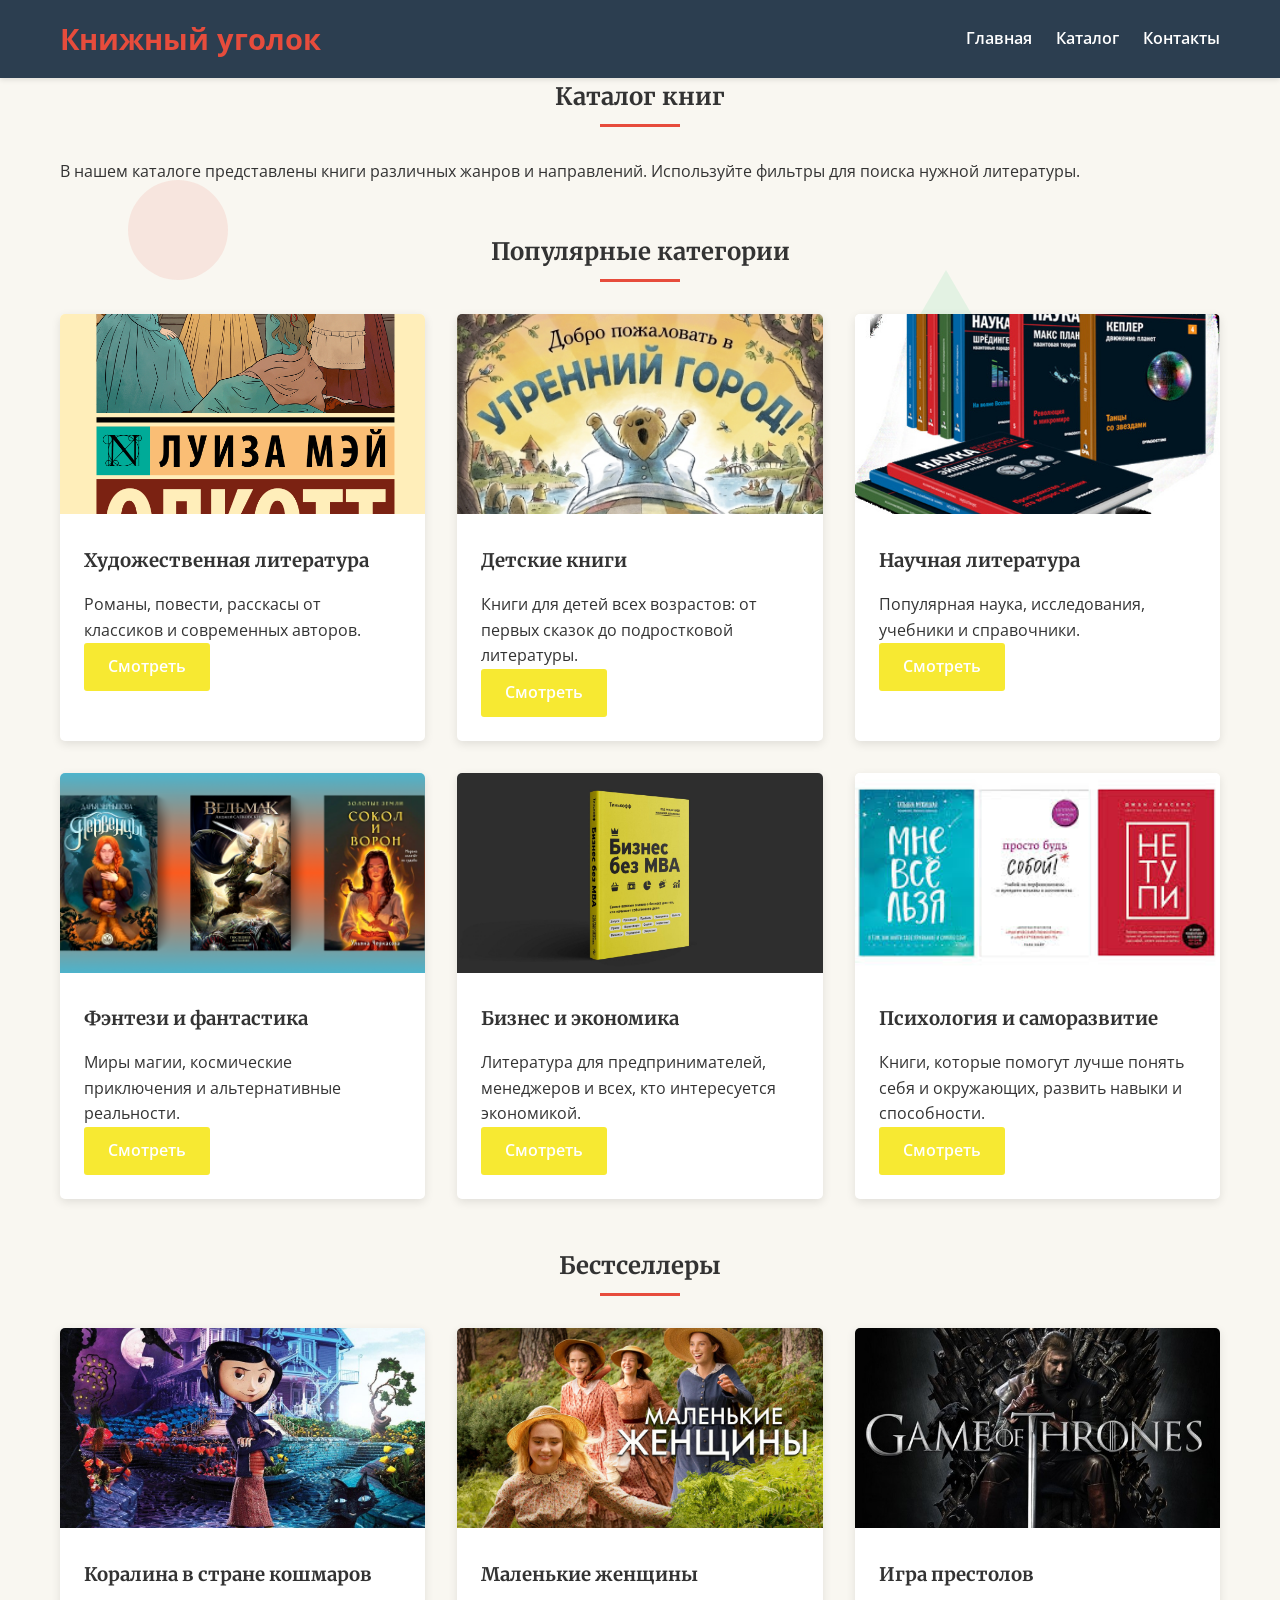
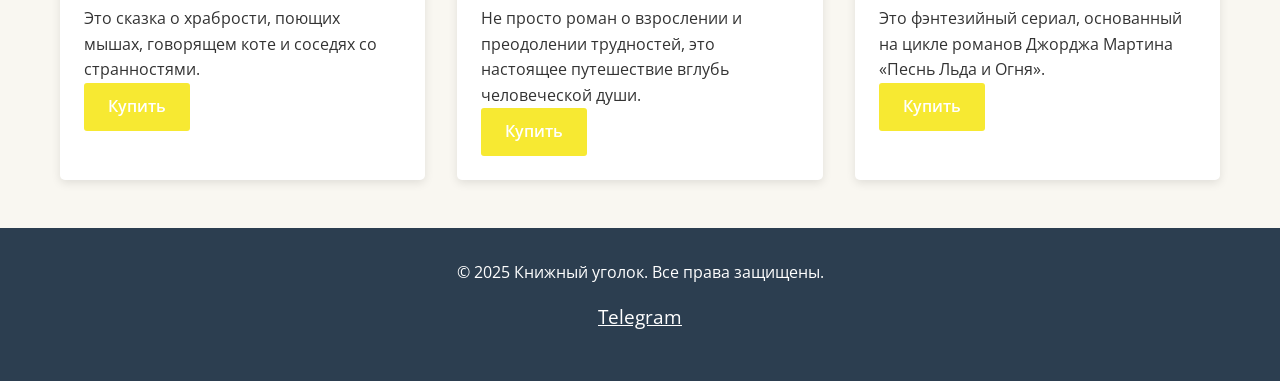
==== pages/index2.html @ 6e352635 "Add files via upload" ====
<!DOCTYPE html>
<html lang="ru">
<head>
    <meta charset="UTF-8">
    <meta name="viewport" content="width=device-width, initial-scale=1.0">
    <title>Книжный магазин - Каталог</title>
    <link href="https://fonts.googleapis.com/css2?family=Merriweather:wght@300;400;700&family=Open+Sans:wght@300;400;600&display=swap" rel="stylesheet">
    <link href="../css/style.css" rel="stylesheet">
</head>
<body>
    <!-- Анимированные фигуры -->
    <div class="floating-shapes">
        <div class="shape shape-circle"></div>
        <div class="shape shape-square"></div>
        <div class="shape shape-triangle"></div>
    </div>

    <header>
        <div class="container">
            <div class="header-content">
                <div class="logo">Книжный уголок</div>
                <nav>
                    <ul>
                        <li><a href="../index1.html" class="nav-link">Главная</a></li>
                        <li><a href="index2.html" class="nav-link">Каталог</a></li>
                        <li><a href="index3.html" class="nav-link">Контакты</a></li>
                    </ul>
                </nav>
            </div>
        </div>
    </header>

    <main class="container">
        <section class="page active fade-in">
            <div class="section">
                <h1 class="section-title">Каталог книг</h1>
                <p>В нашем каталоге представлены книги различных жанров и направлений. Используйте фильтры для поиска нужной литературы.</p>
            </div>
            
            <div class="section">
                <h2 class="section-title">Популярные категории</h2>
                <div class="cards">
                    <div class="card">
                        <img src="../images/malenkiejen.jpg" alt="Художественная литература" class="card-img">
                        <div class="card-content">
                            <h3>Художественная литература</h3>
                            <p>Романы, повести, расскасы от классиков и современных авторов.</p>
                            <a href="#" class="btn">Смотреть</a>
                        </div>
                    </div>
                    <div class="card">
                        <img src="../images/detskieknigi.jpg" alt="Детские книги" class="card-img">
                        <div class="card-content">
                            <h3>Детские книги</h3>
                            <p>Книги для детей всех возрастов: от первых сказок до подростковой литературы.</p>
                            <a href="#" class="btn">Смотреть</a>
                        </div>
                    </div>
                    <div class="card">
                        <img src="../images/nauchnayalit.jpg" alt="Научная литература" class="card-img">
                        <div class="card-content">
                            <h3>Научная литература</h3>
                            <p>Популярная наука, исследования, учебники и справочники.</p>
                            <a href="#" class="btn">Смотреть</a>
                        </div>
                    </div>
                    <div class="card">
                        <img src="../images/fantasybook.png" alt="Фэнтези и фантастика" class="card-img">
                        <div class="card-content">
                            <h3>Фэнтези и фантастика</h3>
                            <p>Миры магии, космические приключения и альтернативные реальности.</p>
                            <a href="#" class="btn">Смотреть</a>
                        </div>
                    </div>
                    <div class="card">
                        <img src="../images/biznes.jpg" alt="Бизнес и экономика" class="card-img">
                        <div class="card-content">
                            <h3>Бизнес и экономика</h3>
                            <p>Литература для предпринимателей, менеджеров и всех, кто интересуется экономикой.</p>
                            <a href="#" class="btn">Смотреть</a>
                        </div>
                    </div>
                    <div class="card">
                        <img src="../images/samorazv.jfif" alt="Психология и саморазвитие" class="card-img">
                        <div class="card-content">
                            <h3>Психология и саморазвитие</h3>
                            <p>Книги, которые помогут лучше понять себя и окружающих, развить навыки и способности.</p>
                            <a href="#" class="btn">Смотреть</a>
                        </div>
                    </div>
                </div>
            </div>
            
            <div class="section">
                <h2 class="section-title">Бестселлеры</h2>
                <div class="cards">
                    <div class="card">
                        <img src="../images/coraline.jpg" alt="Бестселлер 1" class="card-img">
                        <div class="card-content">
                            <h3>Коралина в стране кошмаров</h3>
                            <p>Это сказка о храбрости, поющих мышах, говорящем коте и соседях со странностями.</p>
                            <a href="#" class="btn">Купить</a>
                        </div>
                    </div>
                    <div class="card">
                        <img src="../images/smallwomen.jfif" alt="Бестселлер 2" class="card-img">
                        <div class="card-content">
                            <h3>Маленькие женщины</h3>
                            <p>Не просто роман о взрослении и преодолении трудностей, это настоящее путешествие вглубь человеческой души.</p>
                            <a href="#" class="btn">Купить</a>
                        </div>
                    </div>
                    <div class="card">
                        <img src="../images/gameofthrones.jpg" alt="Бестселлер 3" class="card-img">
                        <div class="card-content">
                            <h3>Игра престолов</h3>
                            <p>Это фэнтезийный сериал, основанный на цикле романов Джорджа Мартина «Песнь Льда и Огня».</p>
                            <a href="#" class="btn">Купить</a>
                        </div>
                    </div>
                </div>
            </div>
        </section>
    </main>

    <footer>
        <div class="container">
            <div class="footer-content">
                <p>&copy; 2025 Книжный уголок. Все права защищены.</p>
                <div class="social-links">
                    <a href="#">Telegram</a>
                </div>
            </div>
        </div>
    </footer>
</body>
</html>
---- css/style.css ----
* {
    margin: 0;
    padding: 0;
    box-sizing: border-box;
}

body {
    font-family: 'Open Sans', sans-serif;
    line-height: 1.6;
    color: #333;
    background-color: #f9f7f1;
    position: relative;
    overflow-x: hidden;
}

/* Анимированные фигуры на фоне */
.floating-shapes {
    position: fixed;
    top: 0;
    left: 0;
    width: 100%;
    height: 100%;
    z-index: -1;
    pointer-events: none;
}

.shape {
    position: absolute;
    opacity: 0.1;
    animation: float 15s infinite linear;
}

.shape-circle {
    width: 100px;
    height: 100px;
    border-radius: 50%;
    background: #e74c3c;
    top: 20%;
    left: 10%;
    animation-delay: 0s;
}

.shape-square {
    width: 80px;
    height: 80px;
    background: #3498db;
    top: 60%;
    left: 80%;
    animation-delay: -5s;
}

.shape-triangle {
    width: 0;
    height: 0;
    border-left: 50px solid transparent;
    border-right: 50px solid transparent;
    border-bottom: 86.6px solid #2ecc71;
    top: 30%;
    left: 70%;
    animation-delay: -10s;
}

@keyframes float {
    0% {
        transform: translateY(0) rotate(0deg);
    }
    25% {
        transform: translateY(-20px) rotate(90deg);
    }
    50% {
        transform: translateY(0) rotate(180deg);
    }
    75% {
        transform: translateY(20px) rotate(270deg);
    }
    100% {
        transform: translateY(0) rotate(360deg);
    }
}

h1, h2, h3 {
    font-family: 'Merriweather', serif;
    margin-bottom: 1rem;
}

.container {
    max-width: 1200px;
    margin: 0 auto;
    padding: 0 20px;
}

/* Шапка */
header {
    background-color: #2c3e50;
    color: white;
    padding: 1rem 0;
    box-shadow: 0 2px 5px rgba(0,0,0,0.1);
    position: relative;
    z-index: 1;
}

.header-content {
    display: flex;
    justify-content: space-between;
    align-items: center;
}

.logo {
    font-size: 1.8rem;
    font-weight: 700;
    color: #e74c3c;
}

nav ul {
    display: flex;
    list-style: none;
}

nav li {
    margin-left: 1.5rem;
}

nav a {
    color: white;
    text-decoration: none;
    font-weight: 600;
    transition: color 0.3s;
}

nav a:hover {
    color: #e74c3c;
}

/* Основной контент */
main {
    padding: 2rem 0;
    min-height: calc(100vh - 200px);
    position: relative;
    z-index: 1;
}

/* Секции */
.section {
    margin-bottom: 3rem;
}

.section-title {
    text-align: center;
    margin-bottom: 2rem;
    position: relative;
}

.section-title::after {
    content: '';
    display: block;
    width: 80px;
    height: 3px;
    background-color: #e74c3c;
    margin: 0.5rem auto;
}

/* Карточки */
.cards {
    display: grid;
    grid-template-columns: repeat(auto-fill, minmax(300px, 1fr));
    gap: 2rem;
}

.card {
    background-color: white;
    border-radius: 5px;
    overflow: hidden;
    box-shadow: 0 3px 10px rgba(0,0,0,0.1);
    transition: transform 0.3s, box-shadow 0.3s;
}

.card:hover {
    transform: translateY(-5px);
    box-shadow: 0 5px 15px rgba(46, 250, 63, 0.2);
}

.card-img {
    width: 100%;
    height: 200px;
    object-fit: cover;
}

.card-content {
    padding: 1.5rem;
}

/* Кнопки */
.btn {
    display: inline-block;
    background-color: rgb(247, 233, 50);
    color: white;
    padding: 0.7rem 1.5rem;
    border: none;
    border-radius: 3px;
    text-decoration: none;
    font-weight: 600;
    transition: background-color 0.3s;
    cursor: pointer;
}

.btn:hover {
    background-color: #c0392b;
}

/* Подвал */
footer {
    background-color: #2c3e50;
    color: white;
    padding: 2rem 0;
    text-align: center;
    position: relative;
    z-index: 1;
}

.footer-content {
    display: flex;
    flex-direction: column;
    align-items: center;
}

.social-links {
    margin: 1rem 0;
}

.social-links a {
    color: white;
    margin: 0 0.5rem;
    font-size: 1.2rem;
    transition: color 0.3s;
}

.social-links a:hover {
    color: #e74c3c;
}

/* Адаптивность */
@media (max-width: 768px) {
    .header-content {
        flex-direction: column;
        text-align: center;
    }
    
    nav ul {
        margin-top: 1rem;
        flex-wrap: wrap;
        justify-content: center;
    }
    
    nav li {
        margin: 0.5rem;
    }
    
    .cards {
        grid-template-columns: 1fr;
    }
    
    /* Уменьшаем фигуры на мобильных */
    .shape {
        transform: scale(0.7);
    }
}

/* Анимации */
@keyframes fadeIn {
    from { opacity: 0; transform: translateY(20px); }
    to { opacity: 1; transform: translateY(0); }
}

.fade-in {
    animation: fadeIn 0.8s ease-out;
}

/* Карта */
.map-container {
    margin: 2rem 0;
    border-radius: 5px;
    overflow: hidden;
    box-shadow: 0 3px 10px rgba(0,0,0,0.1);
    text-align: center;
}

/* Форма */
.contact-form {
    max-width: 600px;
    margin: 0 auto;
}

.form-group {
    margin-bottom: 1.5rem;
}

.form-group label {
    display: block;
    margin-bottom: 0.5rem;
    font-weight: 600;
}

.form-group input,
.form-group textarea {
    width: 100%;
    padding: 0.7rem;
    border: 1px solid #ddd;
    border-radius: 3px;
    font-family: 'Open Sans', sans-serif;
}

.form-group textarea {
    min-height: 150px;
    resize: vertical;
}

/* Скрытие страниц */
.page {
    display: none;
}

.page.active {
    display: block;
}
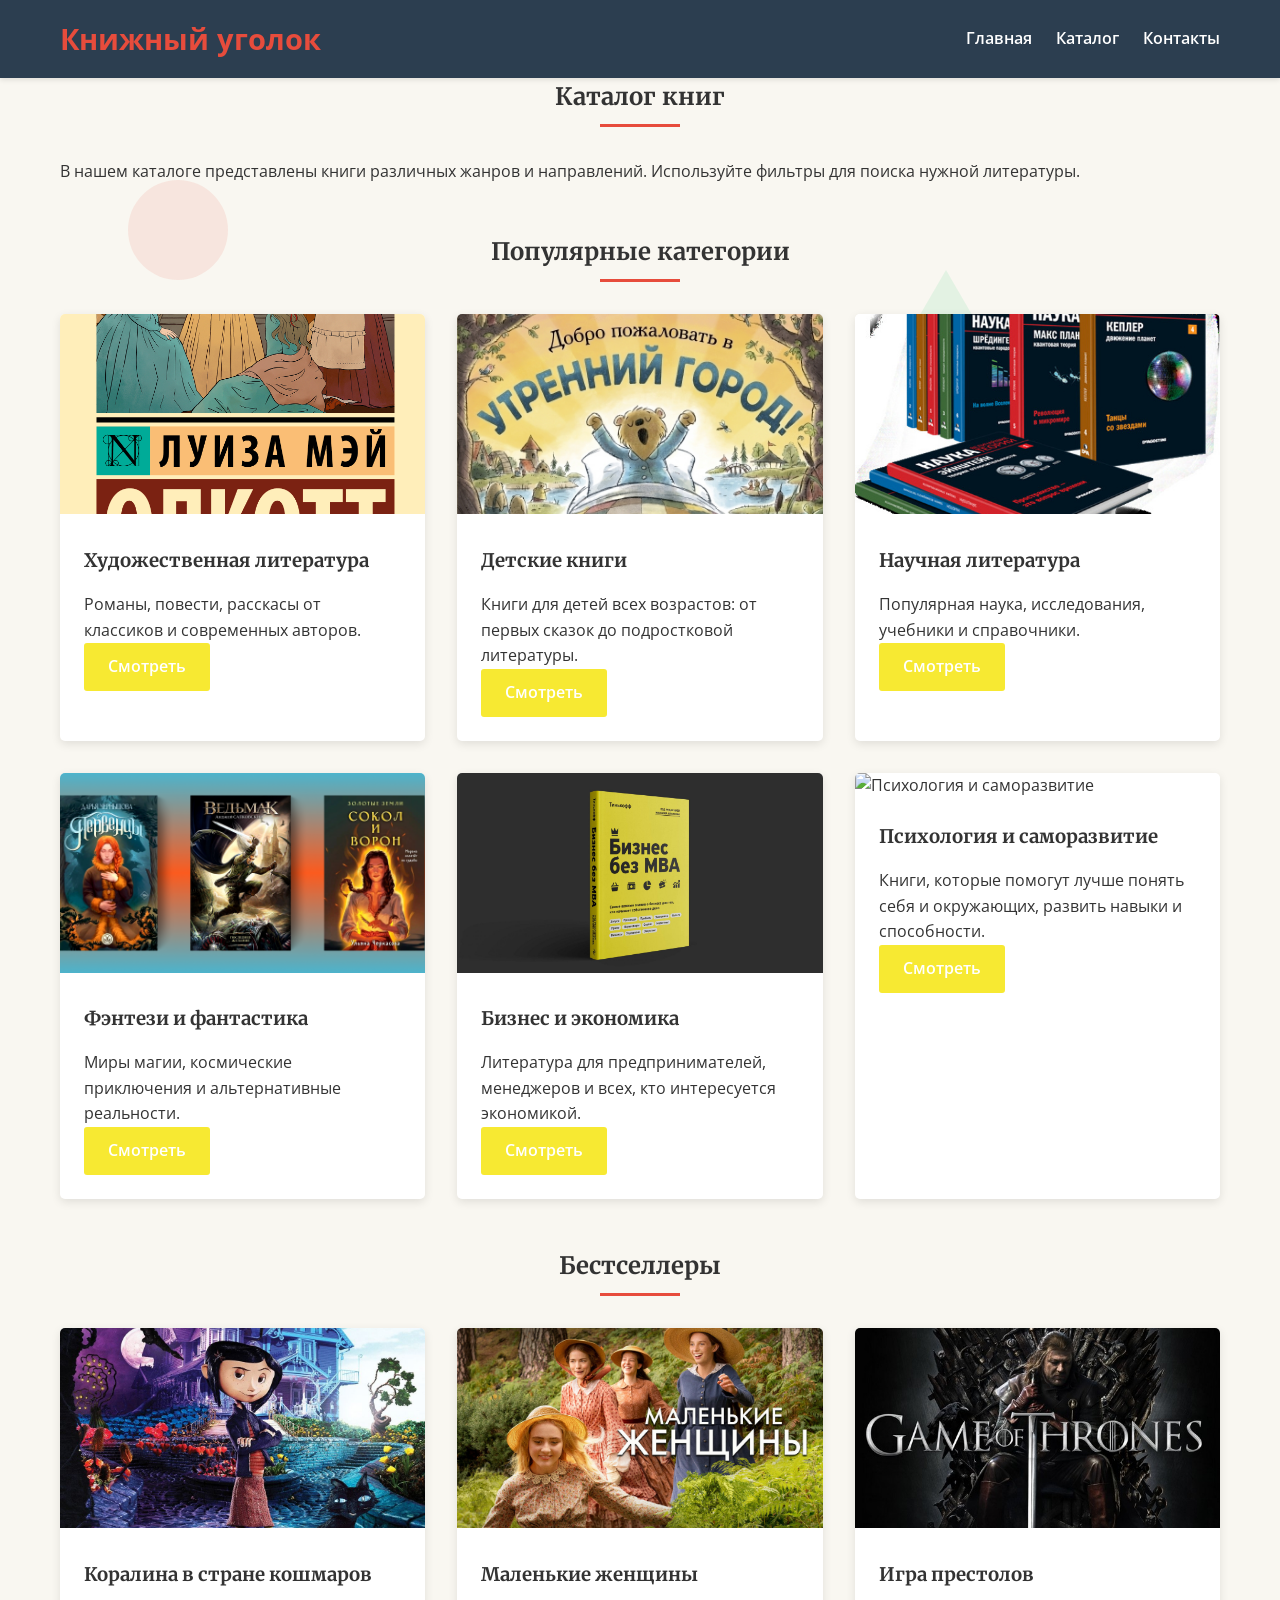
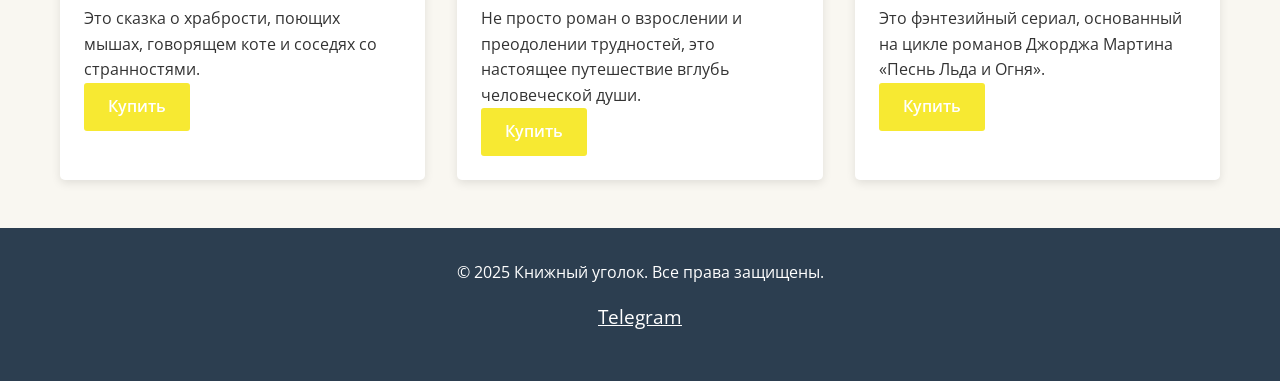
==== commit dbef2a40: "Update index2.html" ====
--- a/pages/index2.html
+++ b/pages/index2.html
@@ -21,9 +21,9 @@
                 <div class="logo">Книжный уголок</div>
                 <nav>
                     <ul>
-                        <li><a href="../index1.html" class="nav-link">Главная</a></li>
-                        <li><a href="index2.html" class="nav-link">Каталог</a></li>
-                        <li><a href="index3.html" class="nav-link">Контакты</a></li>
+                        <li><a href="../index.html" class="nav-link">Главная</a></li>
+                        <li><a href="./index2.html" class="nav-link">Каталог</a></li>
+                        <li><a href="./index3.html" class="nav-link">Контакты</a></li>
                     </ul>
                 </nav>
             </div>
@@ -81,7 +81,7 @@
                         </div>
                     </div>
                     <div class="card">
-                        <img src="../images/samorazv.jfif" alt="Психология и саморазвитие" class="card-img">
+                        <img src="../images/psycho.jpg" alt="Психология и саморазвитие" class="card-img">
                         <div class="card-content">
                             <h3>Психология и саморазвитие</h3>
                             <p>Книги, которые помогут лучше понять себя и окружающих, развить навыки и способности.</p>
@@ -134,4 +134,5 @@
         </div>
     </footer>
 </body>
-</html>+
+</html>
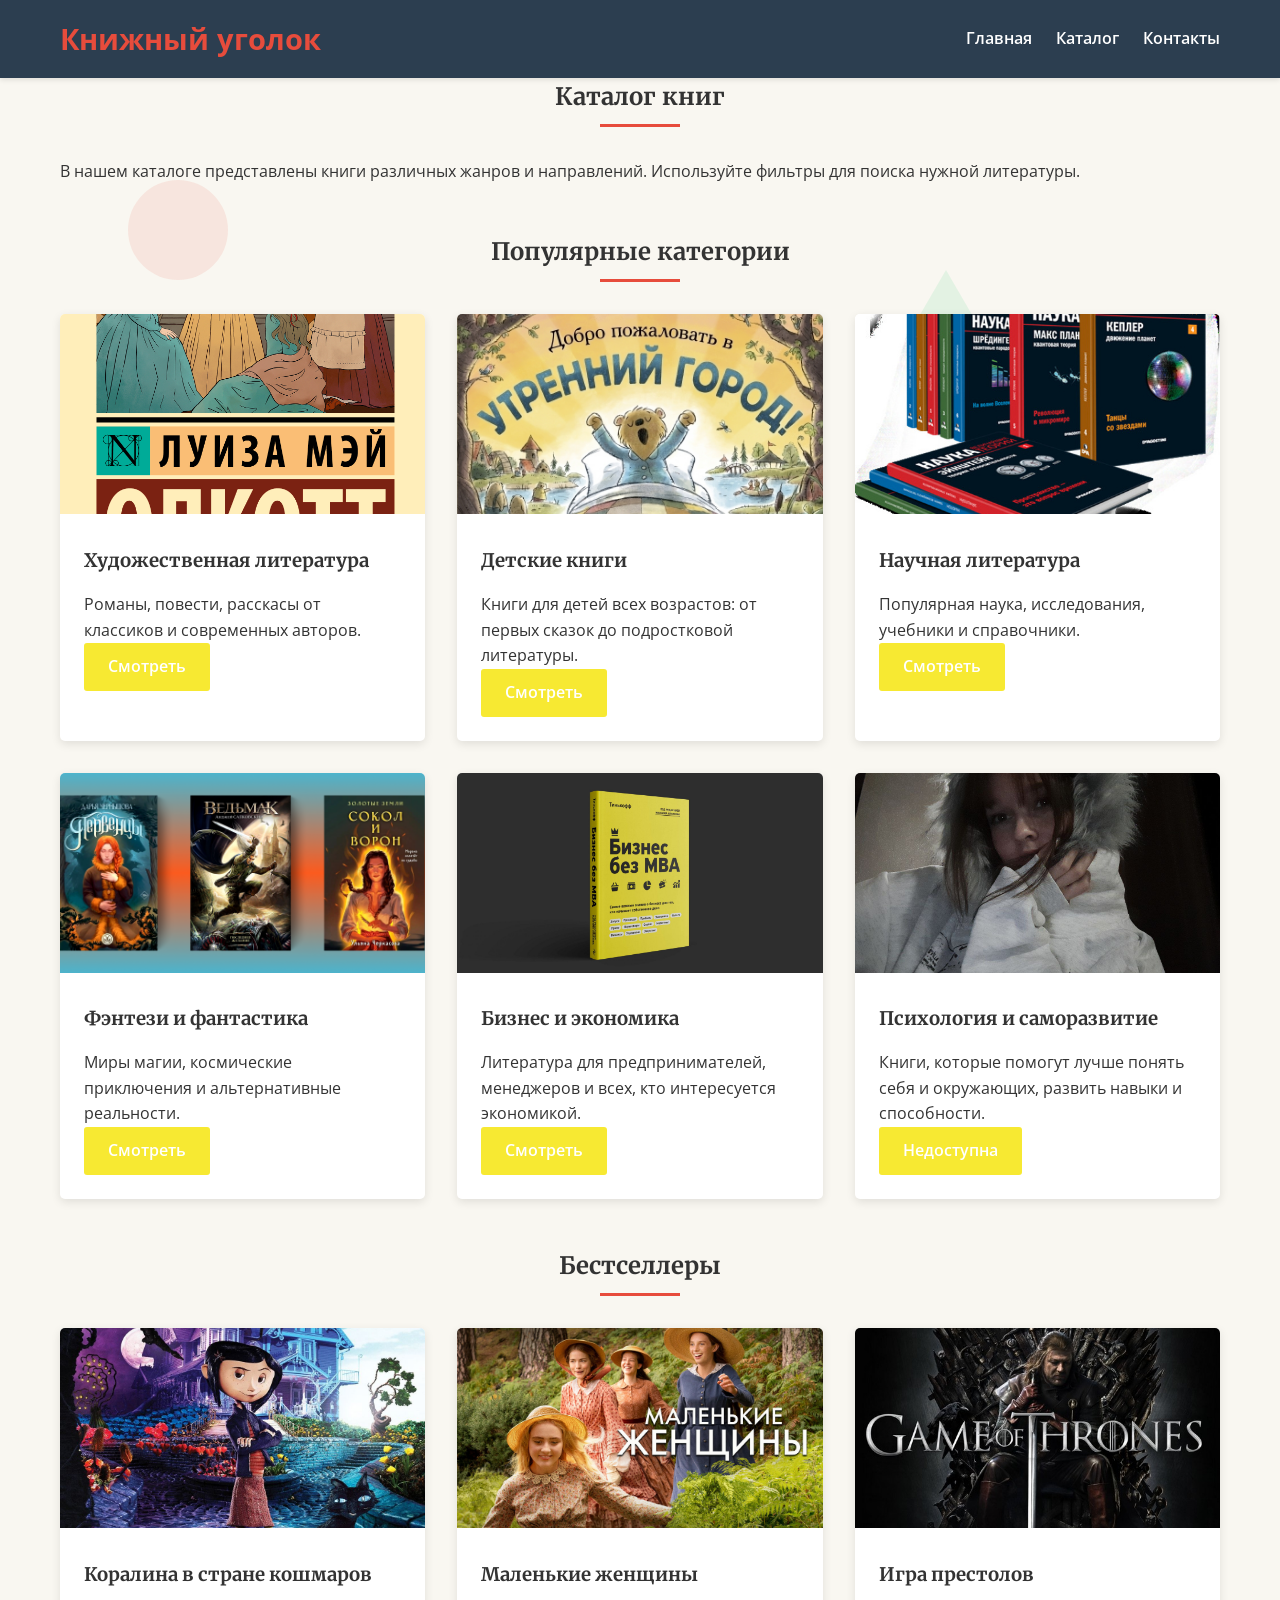
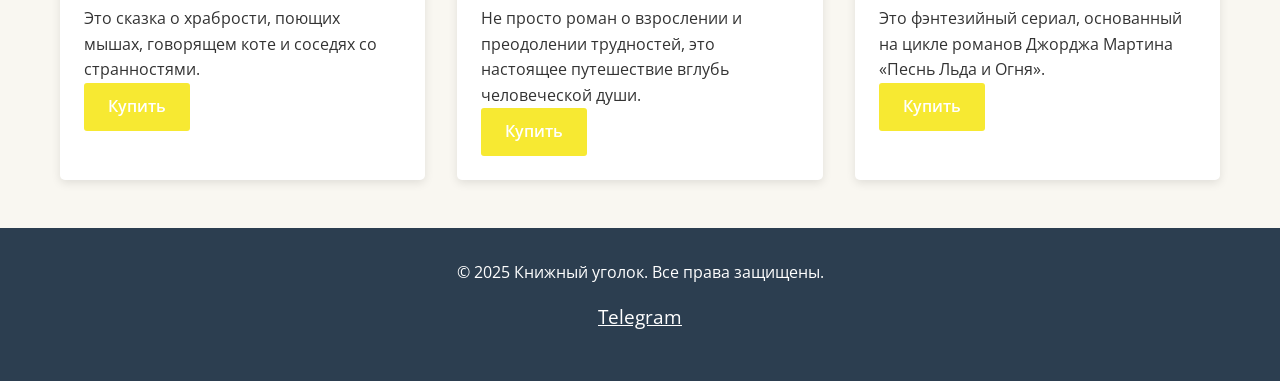
==== commit 053a63a3: "Update index2.html" ====
--- a/pages/index2.html
+++ b/pages/index2.html
@@ -85,7 +85,7 @@
                         <div class="card-content">
                             <h3>Психология и саморазвитие</h3>
                             <p>Книги, которые помогут лучше понять себя и окружающих, развить навыки и способности.</p>
-                            <a href="#" class="btn">Смотреть</a>
+                            <a href="#" class="btn">Недоступна</a>
                         </div>
                     </div>
                 </div>
@@ -136,3 +136,4 @@
 </body>
 
 </html>
+
